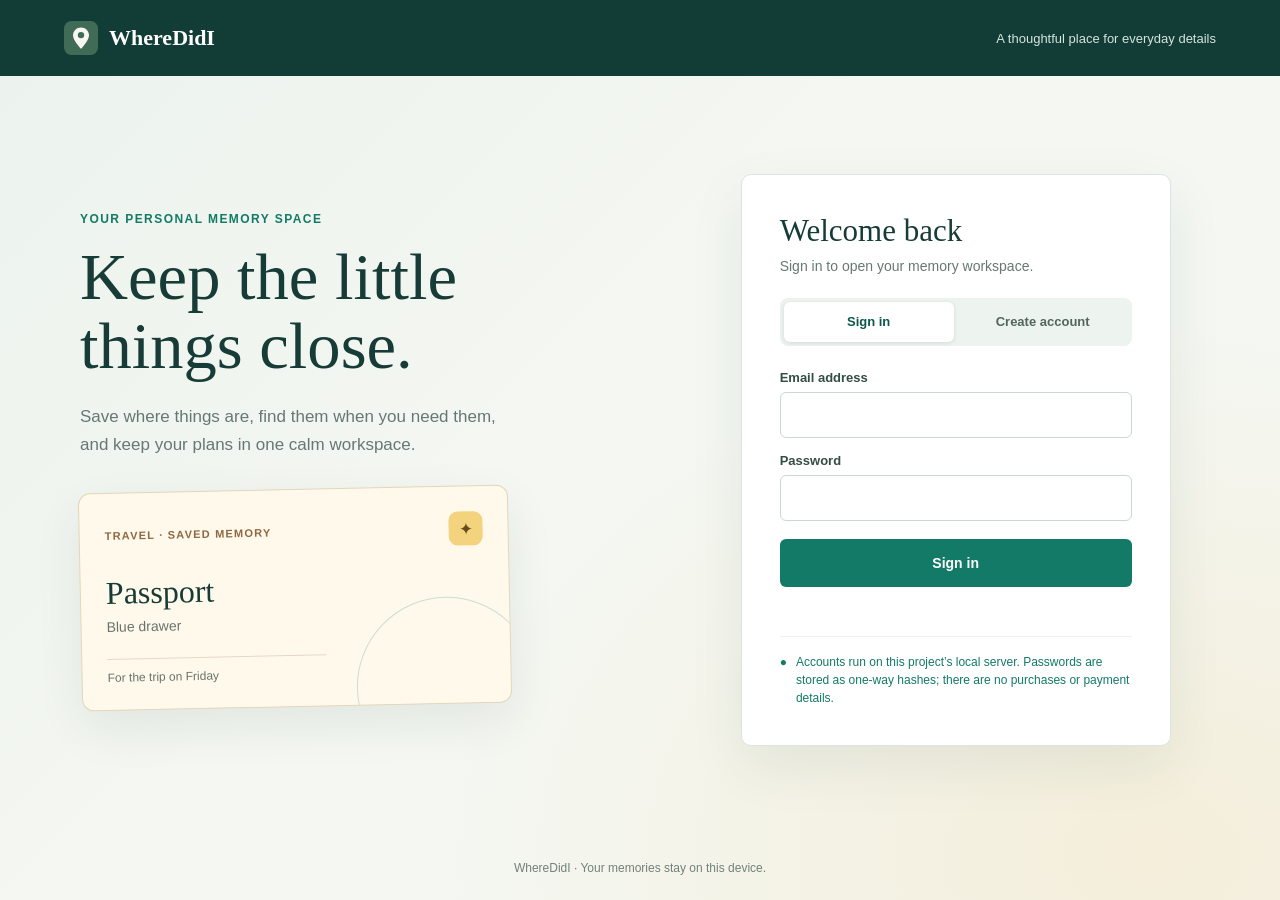
==== login.html @ 03d5cfb0 "Initial commit: WhereDidI Flask app" ====
<!doctype html>
<html lang="en">
  <head>
    <meta charset="UTF-8" />
    <meta name="viewport" content="width=device-width, initial-scale=1.0" />
    <meta name="theme-color" content="#123d37" />
    <meta name="description" content="Sign in to your Memento memory workspace." />
    <title>WhereDidI | Sign in</title>
    <link rel="icon" href="/logo.svg" type="image/svg+xml" />
    <style>
      :root {
        color-scheme: light;
        --ink: #173b36;
        --muted: #677873;
        --line: #dbe5df;
        --paper: #f4f7f2;
        --white: #fff;
        --leaf: #137a68;
        --leaf-dark: #0d574e;
        --sun: #f4b74b;
        --coral: #e98167;
      }

      * { box-sizing: border-box; }

      body {
        min-width: 320px;
        min-height: 100vh;
        margin: 0;
        background: var(--paper);
        color: var(--ink);
        font-family: "Aptos", "Segoe UI", sans-serif;
      }

      button, input { font: inherit; }

      .page-shell {
        min-height: 100vh;
        display: grid;
        grid-template-rows: auto 1fr auto;
        background:
          linear-gradient(135deg, rgba(19, 122, 104, .04), transparent 45%),
          radial-gradient(ellipse at 90% 95%, rgba(244, 183, 75, .14), transparent 44%),
          var(--paper);
      }

      .topbar {
        min-height: 76px;
        display: flex;
        align-items: center;
        justify-content: space-between;
        padding: 14px clamp(20px, 5vw, 72px);
        background: #123d37;
        color: white;
      }

      .brand {
        display: inline-flex;
        align-items: center;
        gap: 11px;
        color: inherit;
        text-decoration: none;
      }

      .brand img { width: 34px; height: 34px; }
      .brand strong { font-family: Georgia, serif; font-size: 22px; font-weight: 600; }
      .topbar-note { color: #d4e5dd; font-size: 13px; }

      .main-layout {
        width: min(1120px, calc(100% - 40px));
        display: grid;
        grid-template-columns: minmax(0, .95fr) minmax(340px, .8fr);
        align-items: center;
        gap: clamp(40px, 9vw, 120px);
        margin: 42px auto;
      }

      .welcome-copy { max-width: 520px; animation: arrive .55s ease-out both; }
      .eyebrow { margin: 0 0 16px; color: var(--leaf); font-size: 12px; font-weight: 800; letter-spacing: .12em; text-transform: uppercase; }
      h1 { max-width: 500px; margin: 0; font-family: Georgia, "Times New Roman", serif; font-size: clamp(42px, 5.2vw, 68px); font-weight: 500; line-height: 1.04; }
      .welcome-copy > p:last-of-type { max-width: 420px; margin: 22px 0 30px; color: var(--muted); font-size: 17px; line-height: 1.65; }

      .memory-preview {
        position: relative;
        width: min(430px, 100%);
        min-height: 208px;
        padding: 25px;
        overflow: hidden;
        border: 1px solid #e3d6ba;
        border-radius: 12px;
        background: #fff9ec;
        box-shadow: 0 18px 48px rgba(27, 55, 46, .08);
        transform: rotate(-1.2deg);
      }

      .memory-preview::after {
        position: absolute;
        right: -26px;
        bottom: -74px;
        width: 178px;
        height: 178px;
        border: 1px solid rgba(19, 122, 104, .22);
        border-radius: 50%;
        content: "";
      }

      .preview-top { display: flex; align-items: center; justify-content: space-between; gap: 14px; }
      .preview-category { color: #8e6841; font-size: 11px; font-weight: 800; letter-spacing: .11em; text-transform: uppercase; }
      .preview-mark { display: grid; width: 34px; aspect-ratio: 1; place-items: center; border-radius: 9px; background: #f3d37d; color: #664c1d; font-size: 17px; }
      .memory-preview h2 { margin: 22px 0 7px; font-family: Georgia, serif; font-size: 32px; font-weight: 500; }
      .memory-preview p { margin: 0; color: #69736c; font-size: 14px; }
      .preview-rule { width: 58%; height: 1px; margin-top: 24px; background: #e4d9c6; }
      .preview-detail { margin-top: 11px !important; font-size: 12px !important; }

      .auth-panel {
        width: 100%;
        max-width: 430px;
        padding: clamp(24px, 4vw, 38px);
        border: 1px solid var(--line);
        border-radius: 10px;
        background: var(--white);
        box-shadow: 0 20px 55px rgba(23, 59, 54, .08);
        animation: arrive .65s .08s ease-out both;
      }

      .auth-panel h2 { margin: 0; font-family: Georgia, serif; font-size: 31px; font-weight: 500; }
      .auth-intro { margin: 9px 0 24px; color: var(--muted); font-size: 14px; }

      .mode-switch { display: grid; grid-template-columns: 1fr 1fr; gap: 4px; margin-bottom: 24px; padding: 4px; border-radius: 8px; background: #edf3ef; }
      .mode-button { min-height: 40px; border: 0; border-radius: 6px; background: transparent; color: #53665e; cursor: pointer; font-size: 13px; font-weight: 700; }
      .mode-button[aria-pressed="true"] { background: white; color: var(--leaf-dark); box-shadow: 0 1px 4px rgba(23, 59, 54, .12); }

      .auth-form { display: grid; gap: 15px; }
      .field { display: grid; gap: 7px; color: #334d45; font-size: 13px; font-weight: 700; }
      .field[hidden] { display: none; }
      .field input { width: 100%; min-height: 46px; padding: 11px 12px; border: 1px solid #cad8d0; border-radius: 6px; outline: none; background: white; color: var(--ink); }
      .field input:focus { border-color: var(--leaf); box-shadow: 0 0 0 3px rgba(19, 122, 104, .13); }

      .submit-button { min-height: 48px; margin-top: 3px; border: 0; border-radius: 6px; background: var(--leaf); color: white; cursor: pointer; font-size: 14px; font-weight: 800; transition: background .18s ease, transform .18s ease; }
      .submit-button:hover { background: var(--leaf-dark); }
      .submit-button:active { transform: translateY(1px); }
      .submit-button:disabled { cursor: wait; opacity: .7; }
      .feedback { min-height: 20px; margin: -5px 0 0; color: #a13425; font-size: 13px; line-height: 1.4; }
      .security-note { display: flex; gap: 9px; margin: 19px 0 0; padding-top: 16px; border-top: 1px solid #edf1ed; color: var(--muted); font-size: 12px; line-height: 1.5; }
      .security-note span { color: var(--leaf); }
      .footer { padding: 18px 20px 25px; color: #72817a; text-align: center; font-size: 12px; }

      @keyframes arrive { from { opacity: 0; transform: translateY(12px); } to { opacity: 1; transform: translateY(0); } }

      @media (max-width: 760px) {
        .main-layout { grid-template-columns: 1fr; gap: 28px; width: min(500px, calc(100% - 32px)); margin: 30px auto; }
        .welcome-copy { display: grid; grid-template-columns: 1fr; }
        h1 { font-size: 46px; }
        .welcome-copy > p:last-of-type { margin: 14px 0 20px; font-size: 15px; }
        .memory-preview { display: none; }
        .auth-panel { max-width: none; }
        .topbar { min-height: 64px; padding-inline: 18px; }
        .topbar-note { max-width: 120px; text-align: right; font-size: 11px; }
      }

      @media (prefers-reduced-motion: reduce) {
        *, *::before, *::after { scroll-behavior: auto !important; animation-duration: .01ms !important; transition-duration: .01ms !important; }
      }
    </style>
  </head>
  <body>
    <div class="page-shell">
      <header class="topbar">
        <a class="brand" href="/login" aria-label="Memento home">
          <img src="/logo.svg" alt="" />
          <strong>WhereDidI</strong>
        </a>
        <span class="topbar-note">A thoughtful place for everyday details</span>
      </header>

      <main class="main-layout">
        <section class="welcome-copy" aria-labelledby="welcome-heading">
          <p class="eyebrow">Your personal memory space</p>
          <h1 id="welcome-heading">Keep the little things close.</h1>
          <p>Save where things are, find them when you need them, and keep your plans in one calm workspace.</p>
          <article class="memory-preview" aria-label="Example saved memory">
            <div class="preview-top"><span class="preview-category">Travel · saved memory</span><span class="preview-mark" aria-hidden="true">✦</span></div>
            <h2>Passport</h2>
            <p>Blue drawer</p>
            <div class="preview-rule"></div>
            <p class="preview-detail">For the trip on Friday</p>
          </article>
        </section>

        <section class="auth-panel" aria-labelledby="auth-heading">
          <h2 id="auth-heading">Welcome back</h2>
          <p class="auth-intro" id="auth-intro">Sign in to open your memory workspace.</p>
          <div class="mode-switch" role="group" aria-label="Account action">
            <button class="mode-button" type="button" data-mode="login" aria-pressed="true">Sign in</button>
            <button class="mode-button" type="button" data-mode="register" aria-pressed="false">Create account</button>
          </div>
          <form class="auth-form" id="auth-form">
            <label class="field" id="name-field" hidden>
              <span>Your name</span>
              <input name="name" type="text" autocomplete="name" maxlength="80" />
            </label>
            <label class="field">
              <span>Email address</span>
              <input name="email" type="email" autocomplete="email" maxlength="254" required />
            </label>
            <label class="field">
              <span>Password</span>
              <input name="password" type="password" autocomplete="current-password" minlength="8" maxlength="256" required />
            </label>
            <button class="submit-button" type="submit">Sign in</button>
            <p class="feedback" id="auth-feedback" role="status" aria-live="polite"></p>
          </form>
          <p class="security-note"><span aria-hidden="true">●</span><span>Accounts run on this project’s local server. Passwords are stored as one-way hashes; there are no purchases or payment details.</span></p>
        </section>
      </main>

      <footer class="footer">WhereDidI · Your memories stay on this device.</footer>
    </div>

    <script>
      (() => {
        const form = document.querySelector('#auth-form');
        const nameField = document.querySelector('#name-field');
        const passwordInput = form.elements.password;
        const feedback = document.querySelector('#auth-feedback');
        const submitButton = form.querySelector('.submit-button');
        const heading = document.querySelector('#auth-heading');
        const intro = document.querySelector('#auth-intro');
        let mode = window.location.pathname === '/register' ? 'register' : 'login';

        const setMode = (nextMode) => {
          mode = nextMode;
          const registering = mode === 'register';
          nameField.hidden = !registering;
          nameField.querySelector('input').required = registering;
          passwordInput.autocomplete = registering ? 'new-password' : 'current-password';
          document.title = registering ? 'WhereDidI | Create account' : 'WhereDidI | Sign in';
          heading.textContent = registering ? 'Create your account' : 'Welcome back';
          intro.textContent = registering ? 'Set up your personal memory workspace.' : 'Sign in to open your memory workspace.';
          submitButton.textContent = registering ? 'Create account' : 'Sign in';
          feedback.textContent = '';
          document.querySelectorAll('[data-mode]').forEach((button) => {
            button.setAttribute('aria-pressed', String(button.dataset.mode === mode));
          });
        };

        document.querySelectorAll('[data-mode]').forEach((button) => {
          button.addEventListener('click', () => setMode(button.dataset.mode));
        });
        setMode(mode);

        form.addEventListener('submit', async (event) => {
          event.preventDefault();
          feedback.textContent = '';
          submitButton.disabled = true;
          submitButton.textContent = mode === 'register' ? 'Creating account…' : 'Signing in…';
          const formData = new FormData(form);
          const payload = {
            name: String(formData.get('name') || '').trim(),
            email: String(formData.get('email') || '').trim(),
            password: String(formData.get('password') || '')
          };

          try {
            const response = await fetch(`/api/auth/${mode}`, {
              method: 'POST',
              headers: { 'Content-Type': 'application/json' },
              body: JSON.stringify(payload)
            });
            const result = await response.json();
            if (!response.ok) throw new Error(result.error || 'Sign-in failed. Please try again.');
            window.location.assign('/');
          } catch (error) {
            feedback.textContent = error.message || 'The server could not be reached. Make sure Memento is running and try again.';
            submitButton.disabled = false;
            submitButton.textContent = mode === 'register' ? 'Create account' : 'Sign in';
          }
        });
      })();
    </script>
  </body>
</html>
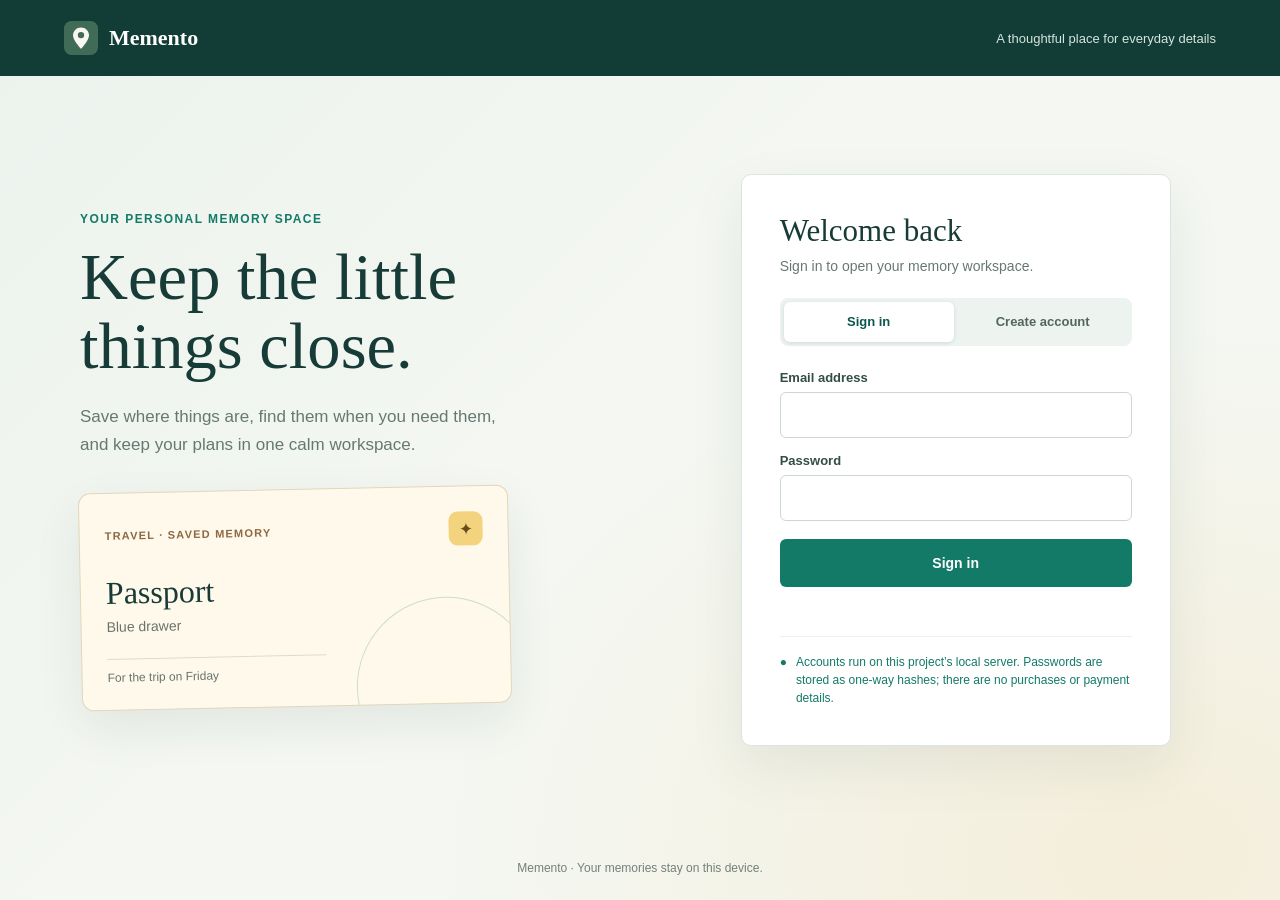
==== commit f3ed995f: "Rename project to Memento" ====
--- a/login.html
+++ b/login.html
@@ -5,7 +5,7 @@
     <meta name="viewport" content="width=device-width, initial-scale=1.0" />
     <meta name="theme-color" content="#123d37" />
     <meta name="description" content="Sign in to your Memento memory workspace." />
-    <title>WhereDidI | Sign in</title>
+    <title>Memento | Sign in</title>
     <link rel="icon" href="/logo.svg" type="image/svg+xml" />
     <style>
       :root {
@@ -168,7 +168,7 @@
       <header class="topbar">
         <a class="brand" href="/login" aria-label="Memento home">
           <img src="/logo.svg" alt="" />
-          <strong>WhereDidI</strong>
+          <strong>Memento</strong>
         </a>
         <span class="topbar-note">A thoughtful place for everyday details</span>
       </header>
@@ -214,7 +214,7 @@
         </section>
       </main>
 
-      <footer class="footer">WhereDidI · Your memories stay on this device.</footer>
+      <footer class="footer">Memento · Your memories stay on this device.</footer>
     </div>
 
     <script>
@@ -234,7 +234,7 @@
           nameField.hidden = !registering;
           nameField.querySelector('input').required = registering;
           passwordInput.autocomplete = registering ? 'new-password' : 'current-password';
-          document.title = registering ? 'WhereDidI | Create account' : 'WhereDidI | Sign in';
+          document.title = registering ? 'Memento | Create account' : 'Memento | Sign in';
           heading.textContent = registering ? 'Create your account' : 'Welcome back';
           intro.textContent = registering ? 'Set up your personal memory workspace.' : 'Sign in to open your memory workspace.';
           submitButton.textContent = registering ? 'Create account' : 'Sign in';
